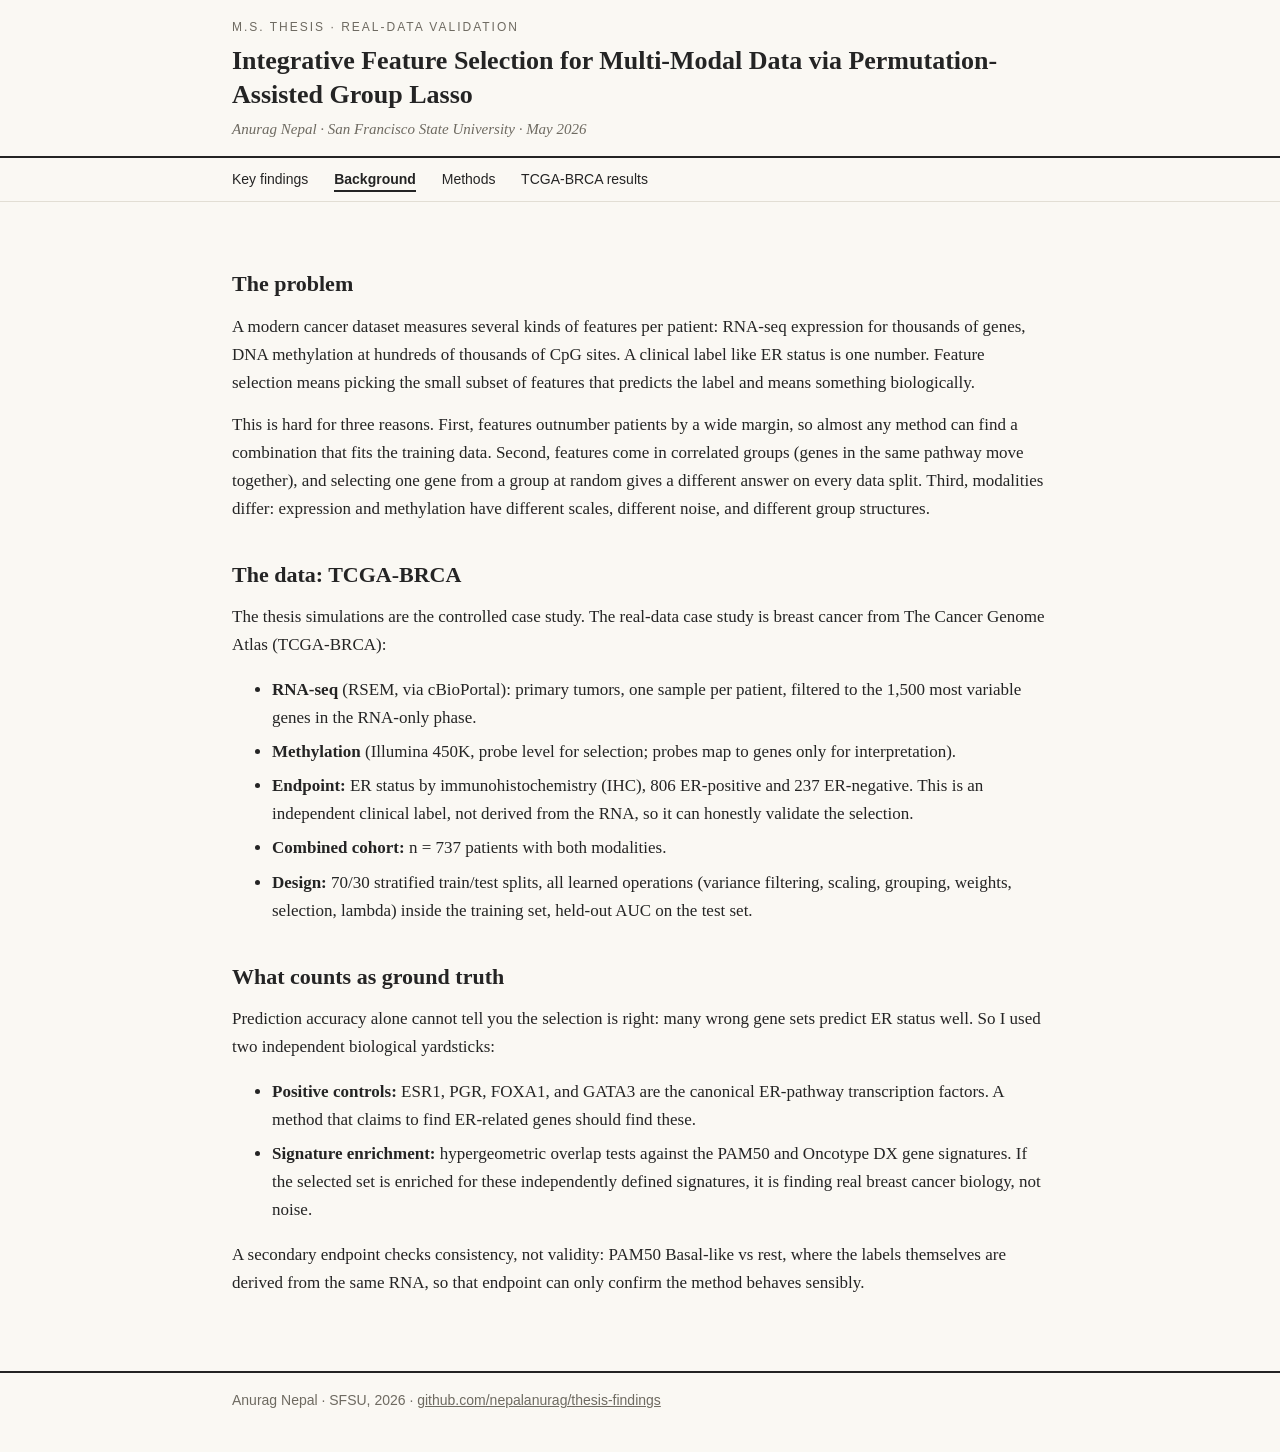
==== site/background.html @ ae4acab5 "initial commit" ====
<!DOCTYPE html>
<html lang="en">
<head>
<meta charset="utf-8">
<meta name="viewport" content="width=device-width, initial-scale=1">
<title>Background: why multi-modal feature selection is hard</title>
<link rel="stylesheet" href="style.css">
</head>
<body>
<header class="site">
  <div class="wrap">
    <p class="kicker">M.S. Thesis &middot; Real-Data Validation</p>
    <h1>Integrative Feature Selection for Multi-Modal Data via Permutation-Assisted Group Lasso</h1>
    <p class="byline">Anurag Nepal &middot; San Francisco State University &middot; May 2026</p>
  </div>
</header>
<nav class="pages">
  <div class="wrap">
    <a href="index.html">Key findings</a>
    <a href="background.html" class="here">Background</a>
    <a href="methods.html">Methods</a>
    <a href="tcga-brca.html">TCGA-BRCA results</a>
  </div>
</nav>
<main>
<div class="wrap">

<h2>The problem</h2>

<p>A modern cancer dataset measures several kinds of features per patient: RNA-seq expression for thousands of genes, DNA methylation at hundreds of thousands of CpG sites. A clinical label like ER status is one number. Feature selection means picking the small subset of features that predicts the label and means something biologically.</p>

<p>This is hard for three reasons. First, features outnumber patients by a wide margin, so almost any method can find a combination that fits the training data. Second, features come in correlated groups (genes in the same pathway move together), and selecting one gene from a group at random gives a different answer on every data split. Third, modalities differ: expression and methylation have different scales, different noise, and different group structures.</p>

<h2>The data: TCGA-BRCA</h2>

<p>The thesis simulations are the controlled case study. The real-data case study is breast cancer from The Cancer Genome Atlas (TCGA-BRCA):</p>
<ul class="tight">
  <li><strong>RNA-seq</strong> (RSEM, via cBioPortal): primary tumors, one sample per patient, filtered to the 1,500 most variable genes in the RNA-only phase.</li>
  <li><strong>Methylation</strong> (Illumina 450K, probe level for selection; probes map to genes only for interpretation).</li>
  <li><strong>Endpoint:</strong> ER status by immunohistochemistry (IHC), 806 ER-positive and 237 ER-negative. This is an independent clinical label, not derived from the RNA, so it can honestly validate the selection.</li>
  <li><strong>Combined cohort:</strong> n = 737 patients with both modalities.</li>
  <li><strong>Design:</strong> 70/30 stratified train/test splits, all learned operations (variance filtering, scaling, grouping, weights, selection, lambda) inside the training set, held-out AUC on the test set.</li>
</ul>

<h2>What counts as ground truth</h2>

<p>Prediction accuracy alone cannot tell you the selection is right: many wrong gene sets predict ER status well. So I used two independent biological yardsticks:</p>
<ul class="tight">
  <li><strong>Positive controls:</strong> ESR1, PGR, FOXA1, and GATA3 are the canonical ER-pathway transcription factors. A method that claims to find ER-related genes should find these.</li>
  <li><strong>Signature enrichment:</strong> hypergeometric overlap tests against the PAM50 and Oncotype DX gene signatures. If the selected set is enriched for these independently defined signatures, it is finding real breast cancer biology, not noise.</li>
</ul>

<p>A secondary endpoint checks consistency, not validity: PAM50 Basal-like vs rest, where the labels themselves are derived from the same RNA, so that endpoint can only confirm the method behaves sensibly.</p>

</div>
</main>
<footer class="site">
  <div class="wrap">
    Anurag Nepal &middot; SFSU, 2026 &middot; <a href="https://github.com/nepalanurag/thesis-findings">github.com/nepalanurag/thesis-findings</a>
  </div>
</footer>
</body>
</html>
---- site/style.css ----
/* thesis-findings site: plain, hand-made, utilitarian */
:root {
  --paper: #faf8f3;
  --ink: #242424;
  --muted: #6e6a61;
  --line: #e2ded4;
  --ef: #1B9E77;
  --lf: #377EB8;
  --card: #ffffff;
}

* { box-sizing: border-box; }

body {
  margin: 0;
  background: var(--paper);
  color: var(--ink);
  font-family: Georgia, "Times New Roman", serif;
  font-size: 17px;
  line-height: 1.65;
}

.wrap { max-width: 860px; margin: 0 auto; padding: 0 22px; }

header.site {
  border-bottom: 2px solid var(--ink);
  padding: 18px 0 14px;
}
header.site .kicker {
  font-family: -apple-system, "Segoe UI", Helvetica, Arial, sans-serif;
  font-size: 12px;
  letter-spacing: 2px;
  text-transform: uppercase;
  color: var(--muted);
  margin: 0 0 6px;
}
header.site h1 {
  font-size: 26px;
  line-height: 1.3;
  margin: 0 0 6px;
  font-weight: bold;
}
header.site .byline {
  font-size: 15px;
  color: var(--muted);
  margin: 0;
  font-style: italic;
}

nav.pages {
  font-family: -apple-system, "Segoe UI", Helvetica, Arial, sans-serif;
  font-size: 14px;
  border-bottom: 1px solid var(--line);
  padding: 10px 0;
}
nav.pages a {
  color: var(--ink);
  text-decoration: none;
  margin-right: 22px;
  padding-bottom: 3px;
}
nav.pages a:hover { text-decoration: underline; }
nav.pages a.here { font-weight: bold; border-bottom: 2px solid var(--ink); }

main { padding: 30px 0 60px; }

h2 { font-size: 22px; margin: 34px 0 10px; }
h3 { font-size: 18px; margin: 26px 0 8px; }
p { margin: 0 0 14px; }

a { color: #1a5f8a; }
a:visited { color: #1a5f8a; }

.figure {
  background: var(--card);
  border: 1px solid var(--line);
  padding: 18px 18px 10px;
  margin: 24px 0;
}
.figure .caption {
  font-size: 14px;
  color: var(--muted);
  margin-top: 8px;
  line-height: 1.5;
}

table.results {
  width: 100%;
  border-collapse: collapse;
  font-size: 15px;
  margin: 18px 0 24px;
  background: var(--card);
}
table.results th, table.results td {
  border: 1px solid var(--line);
  padding: 7px 9px;
  text-align: left;
}
table.results th {
  background: #f1eee6;
  font-family: -apple-system, "Segoe UI", Helvetica, Arial, sans-serif;
  font-size: 13px;
  font-weight: 600;
}
table.results td.num { text-align: right; font-variant-numeric: tabular-nums; }
tr.winner td { background: #eaf5f1; }

.stat-grid {
  display: grid;
  grid-template-columns: repeat(auto-fit, minmax(180px, 1fr));
  gap: 14px;
  margin: 22px 0;
}
.stat {
  background: var(--card);
  border: 1px solid var(--line);
  border-top: 3px solid var(--ef);
  padding: 12px 14px;
}
.stat .num {
  font-size: 30px;
  font-weight: bold;
  font-variant-numeric: tabular-nums;
}
.stat .lbl { font-size: 13.5px; color: var(--muted); margin-top: 2px; }

.note {
  border-left: 3px solid var(--lf);
  background: #f2f6fa;
  padding: 10px 14px;
  margin: 20px 0;
  font-size: 15.5px;
}

ul.tight li { margin-bottom: 6px; }

footer.site {
  border-top: 2px solid var(--ink);
  padding: 16px 0 40px;
  font-size: 14px;
  color: var(--muted);
  font-family: -apple-system, "Segoe UI", Helvetica, Arial, sans-serif;
}
footer.site a { color: var(--muted); }

@media (max-width: 640px) {
  body { font-size: 16px; }
  header.site h1 { font-size: 21px; }
  table.results { font-size: 13px; }
}
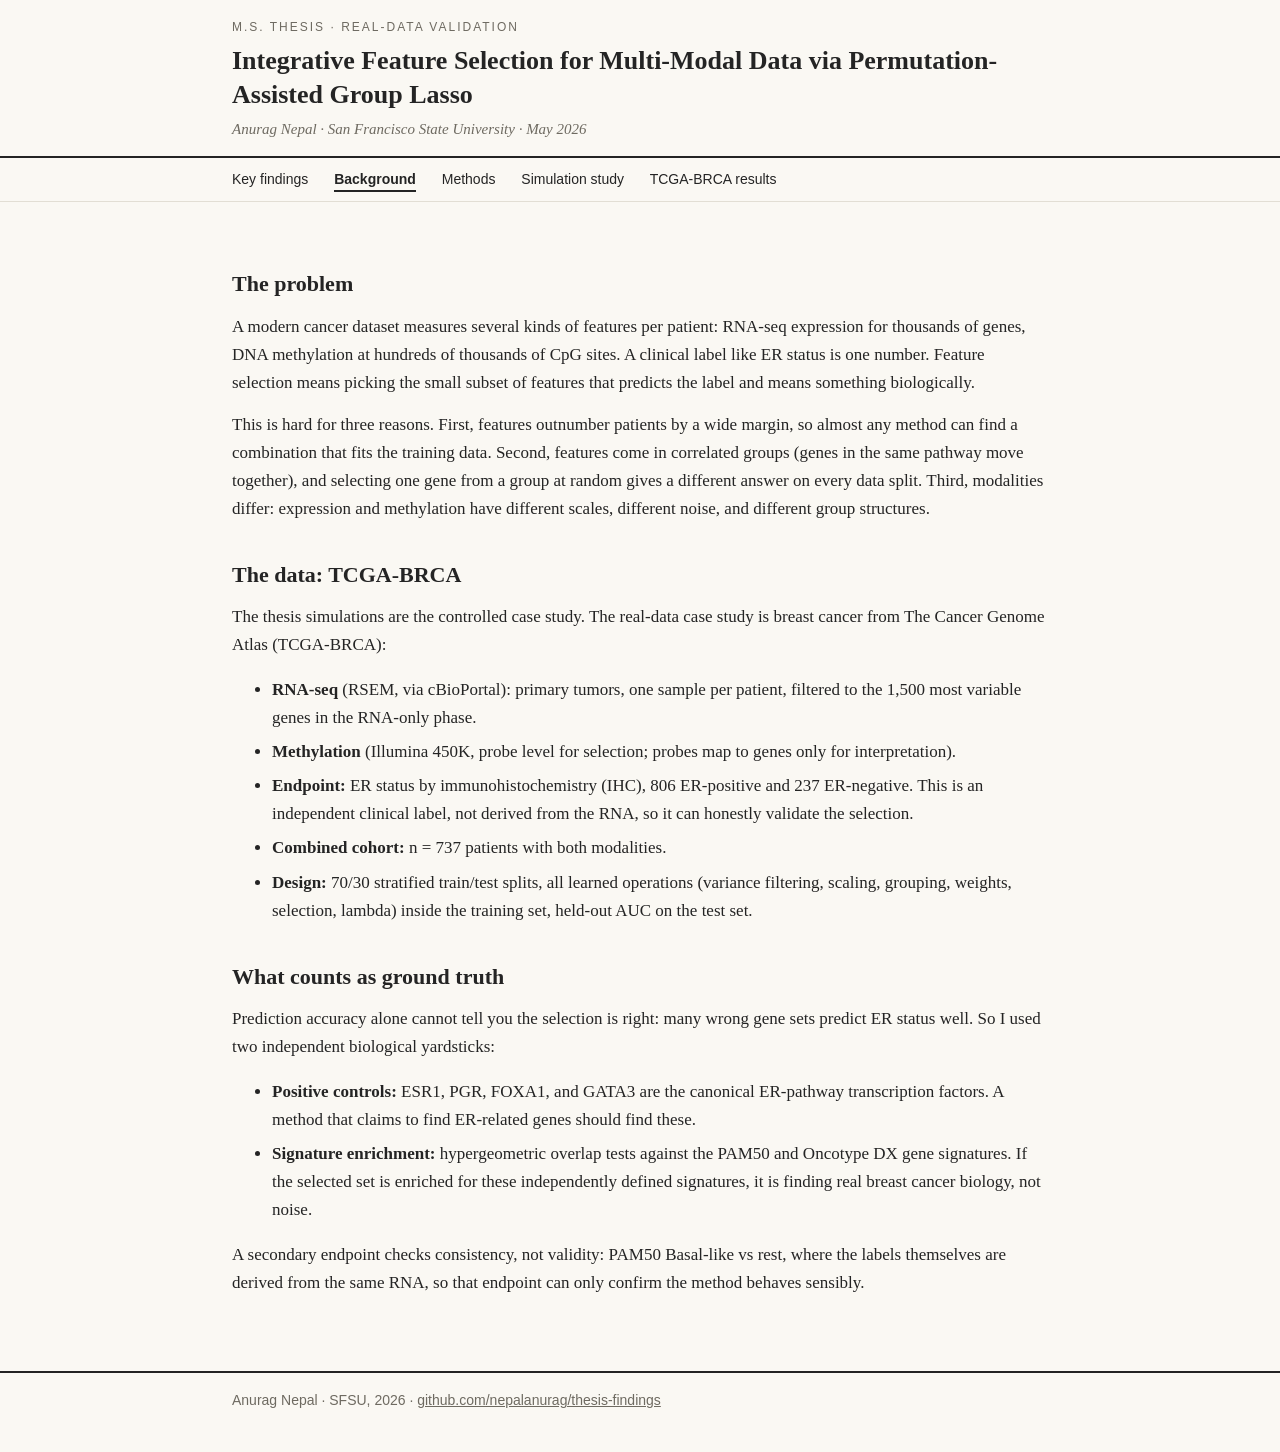
==== commit 1f6ca2d0: "Add simulation study page; fix Rmd vector-indexing bug" ====
--- a/site/background.html
+++ b/site/background.html
@@ -19,6 +19,7 @@
     <a href="index.html">Key findings</a>
     <a href="background.html" class="here">Background</a>
     <a href="methods.html">Methods</a>
+    <a href="simulation.html">Simulation study</a>
     <a href="tcga-brca.html">TCGA-BRCA results</a>
   </div>
 </nav>
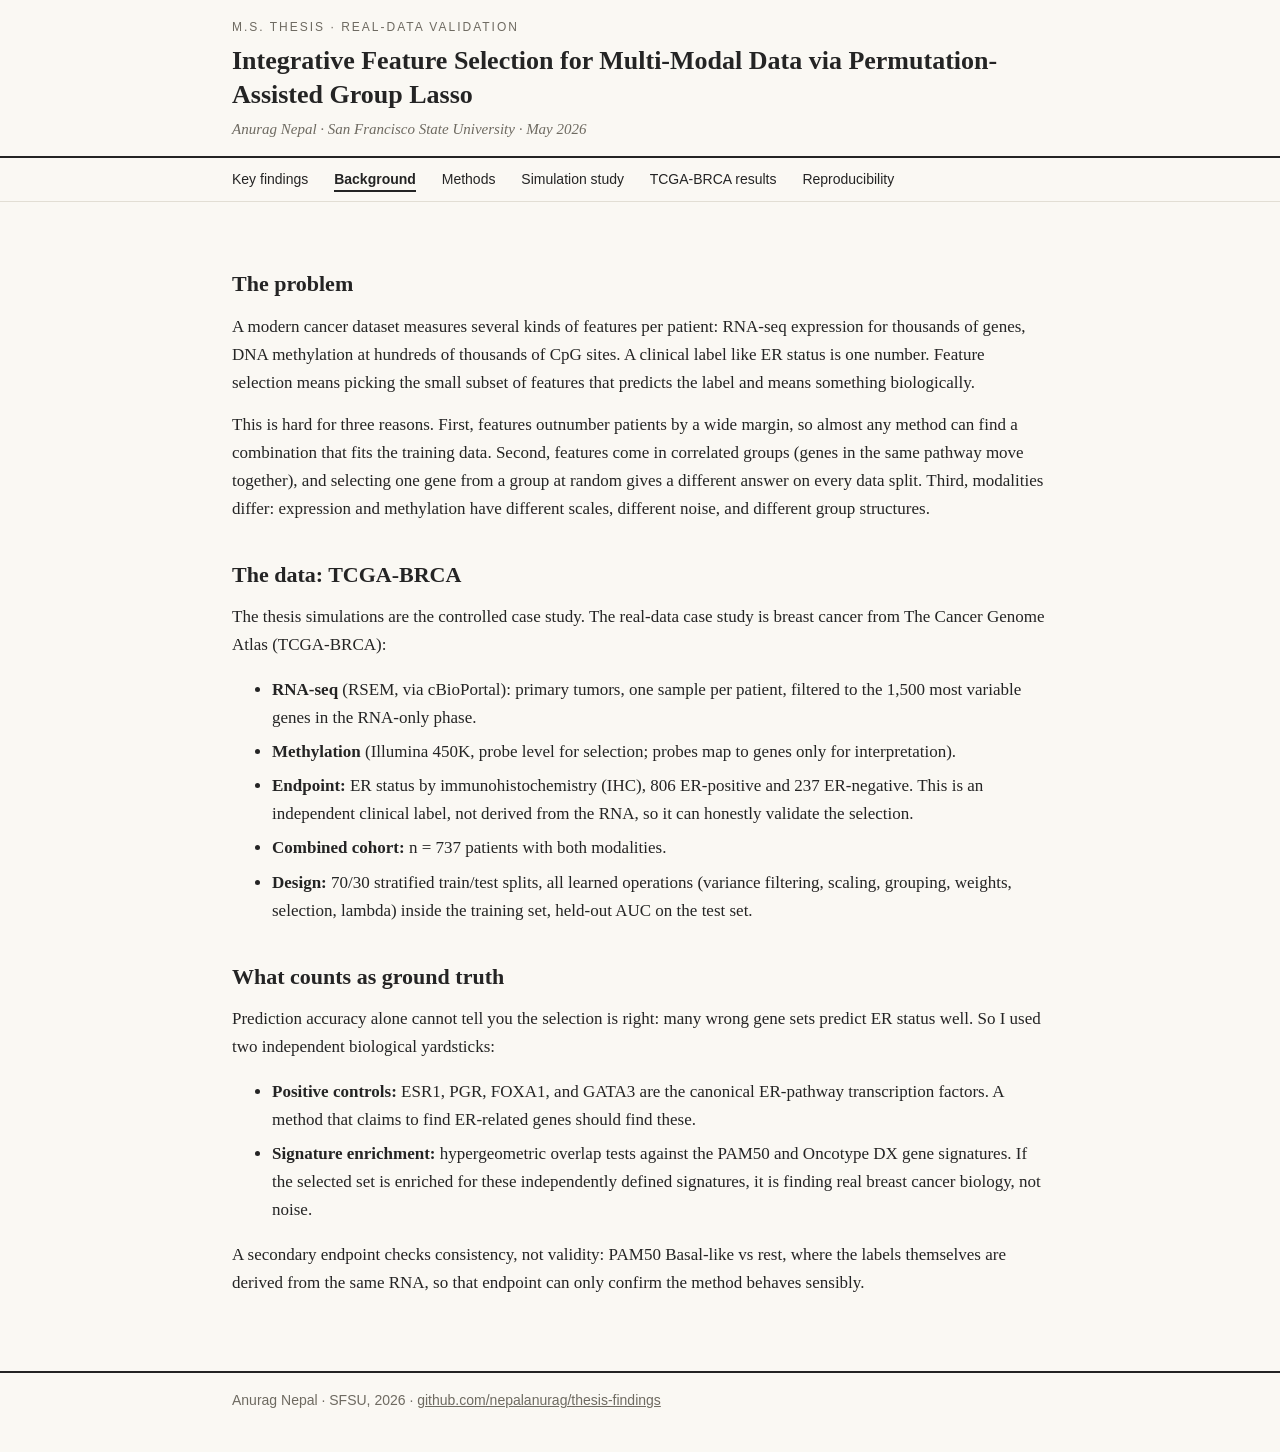
==== commit c62a6495: "Add reproducibility section to the site" ====
--- a/site/background.html
+++ b/site/background.html
@@ -21,6 +21,7 @@
     <a href="methods.html">Methods</a>
     <a href="simulation.html">Simulation study</a>
     <a href="tcga-brca.html">TCGA-BRCA results</a>
+    <a href="reproducibility.html">Reproducibility</a>
   </div>
 </nav>
 <main>
--- a/site/style.css
+++ b/site/style.css
@@ -134,6 +134,15 @@
 
 ul.tight li { margin-bottom: 6px; }
 
+code {
+  font-family: ui-monospace, SFMono-Regular, Menlo, Consolas, monospace;
+  font-size: 0.88em;
+  background: #efece4;
+  border: 1px solid var(--line);
+  padding: 1px 5px;
+  border-radius: 4px;
+}
+
 footer.site {
   border-top: 2px solid var(--ink);
   padding: 16px 0 40px;
